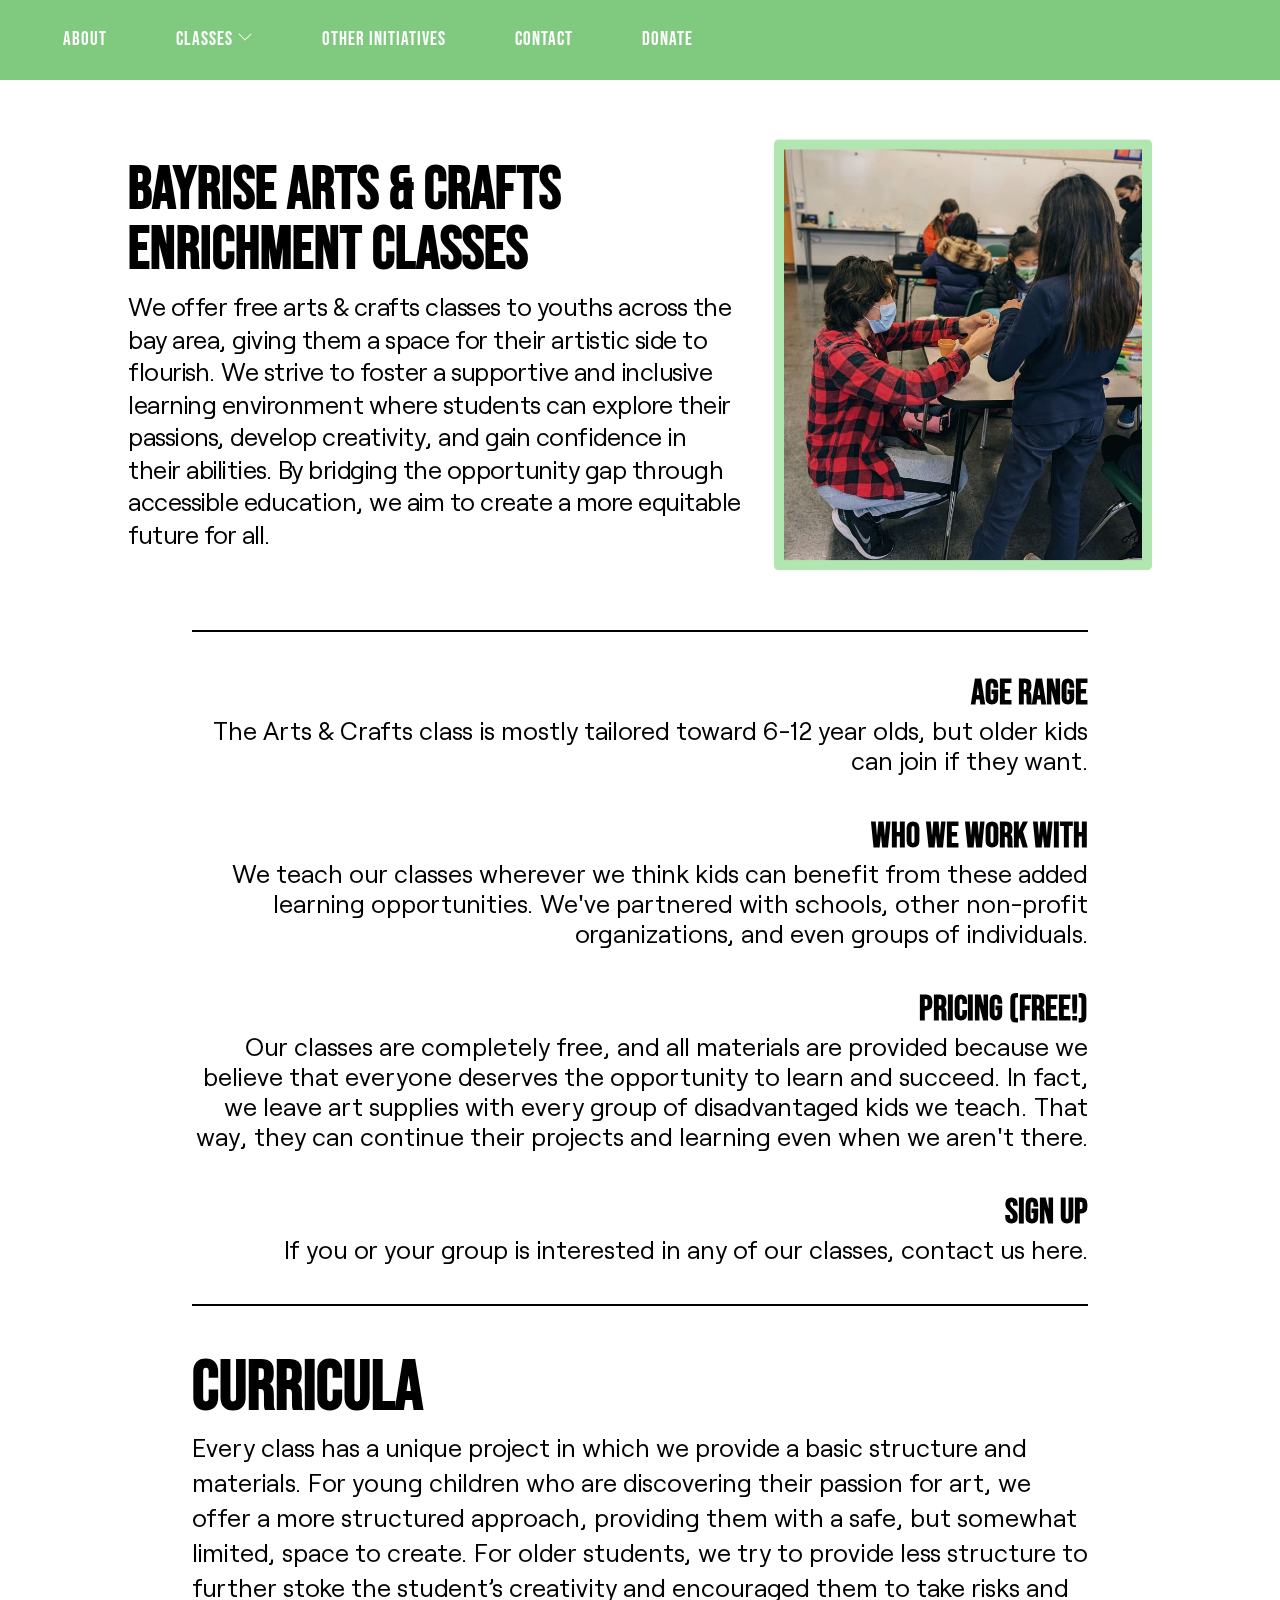
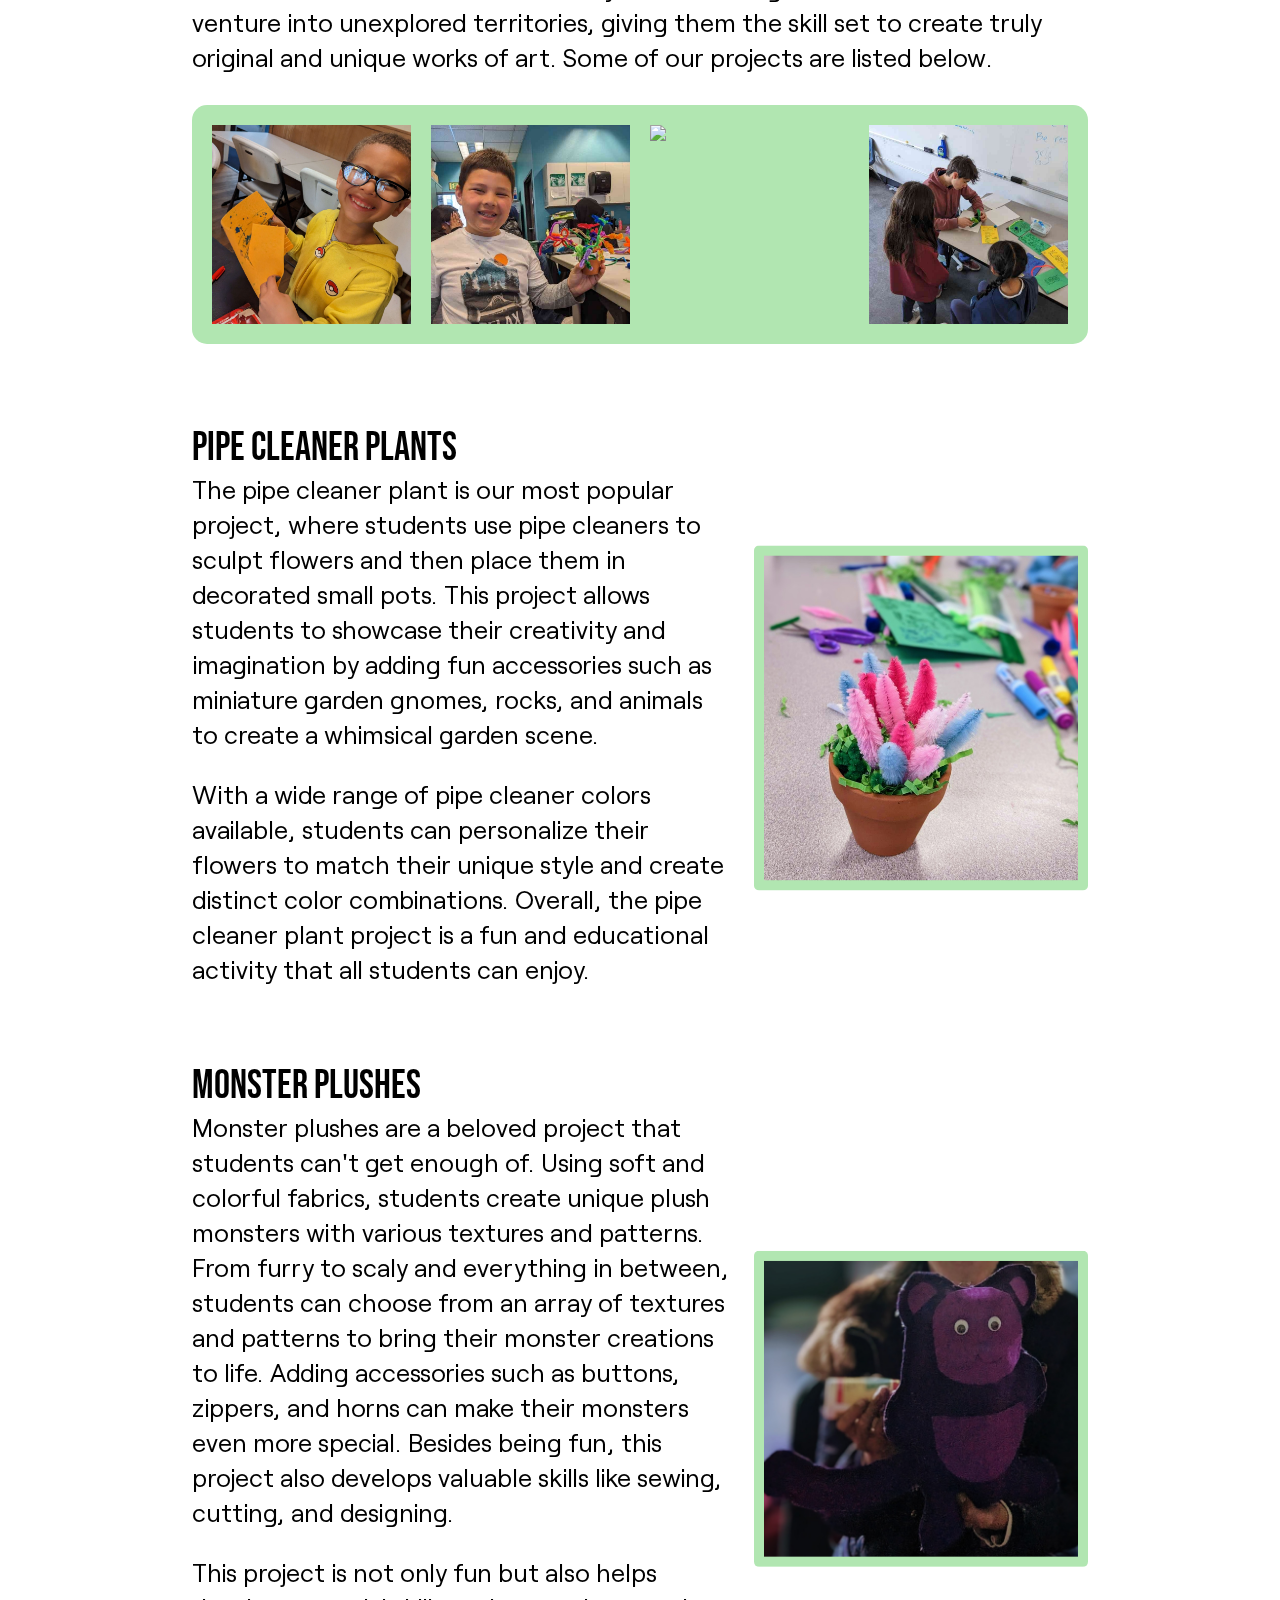
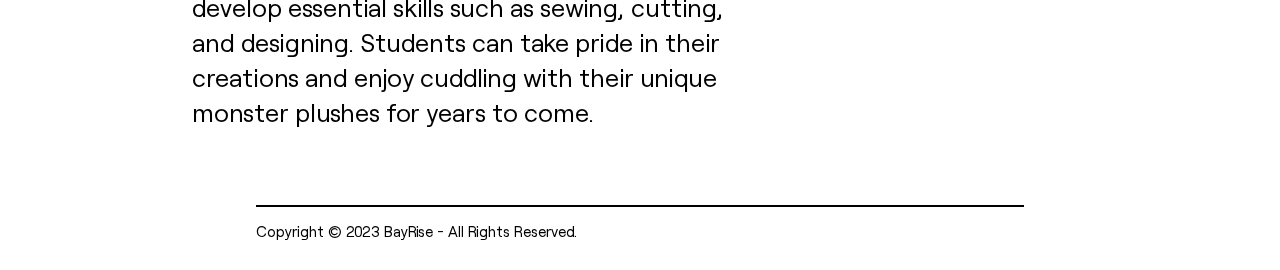
==== artsandcrafts.html @ 099d9056 "asdf" ====
<!DOCTYPE html>
<html lang="en">
<head>
    <meta charset="UTF-8">
    <meta http-equiv="X-UA-Compatible" content="IE=edge">
    <meta name="viewport" content="width=device-width, initial-scale=1.0">
    <title>BayRise | Arts & Crafts Classes</title>
    <link href="navbar.css" rel="stylesheet" type="text/css" />
    <link href="projectstyles.css" rel="stylesheet" type="text/css" />
    
    <script src="https://ajax.googleapis.com/ajax/libs/jquery/3.6.0/jquery.min.js"></script>
    <script src="projectscripts.js"></script>
    <script src="scripts.js"></script>
    <script src="dropdown.js"></script>
    <link rel="icon" type="image/png" href="img/brlogo.png">
</head>
<body>
    <nav class="navbar" id ="navbar">
        
        
        <div class = "otherlinks">
            <a href= "/" class = "selected navlink link">About</a>
            <div class="dropdown"><a id ="dropclicker" class = "navlink link">Classes <svg class="dropicon" xmlns="http://www.w3.org/2000/svg" width="16" height="16" fill="currentColor" class="bi bi-chevron-down" viewBox="0 0 16 16">
                <path fill-rule="evenodd" d="M1.646 4.646a.5.5 0 0 1 .708 0L8 10.293l5.646-5.647a.5.5 0 0 1 .708.708l-6 6a.5.5 0 0 1-.708 0l-6-6a.5.5 0 0 1 0-.708z"/>
              </svg></a>
                <div class = "dropdowncontent">
                    <a href="/computerscience" class="hoverlink">Computer Science Classes</a>
                    <a href="/artsandcrafts" class="hoverlink">Arts & Crafts Classes</a>
                    <a href="/comingsoon" class="hoverlink">Physics Classes</a>
                </div>
            </div>
            <a href ="/otherinitiatives" class="navlink link">Other Initiatives</a>
            <a href= "/contact" class = "navlink link">Contact</a>
            <a href= "/comingsoon" class = "navlink link">Donate</a>
            
        </div>
        <div class="burgerwrapper">
            <div class="hamburger" id="hamburger-1">
                <span class="line"></span>
                <span class="line"></span>
                <span class="line"></span>
            </div>
        </div>
    </nav>
    <div id="hiddennavbar">
        <div class="hiddenlinkwrapper">
        <a href= "/" class = "hiddenlink link selected">About</a>
        <a id="drophidden" class = "hiddenlink link">Classes <svg class="dropicon" xmlns="http://www.w3.org/2000/svg" width="16" height="16" fill="currentColor" class="bi bi-chevron-down" viewBox="0 0 16 16">
            <path fill-rule="evenodd" d="M1.646 4.646a.5.5 0 0 1 .708 0L8 10.293l5.646-5.647a.5.5 0 0 1 .708.708l-6 6a.5.5 0 0 1-.708 0l-6-6a.5.5 0 0 1 0-.708z"/>
          </svg></a>
        <div class="hiddendropdown">
            <a class="linkdrop link" href ="/computerscience">Computer Science Classes</a>
            <a class="linkdrop link" href ="/artsandcrafts">Arts & Crafts Classes</a>
            <a class="linkdrop link" href ="/comingsoon">Physics Classes</a>
        </div>
        <a href= "/otherinitiatives" class = "hiddenlink link">Other Initiatives</a>
        <a href= "/contact" class = "hiddenlink link">Contact</a>
        <a href= "/comingsoon" class = "hiddenlink link">Donate</a>
        </div>
    </div>

    <div class="enrichmentcontainer">
        <div class="firstcontainer">
            <div class="enrichmentbox">
                <h1 class="enrichmenttitle">BayRise Arts & Crafts Enrichment Classes</h1>
                <p class="enrichmentparagraph">We offer free arts & crafts classes to youths across the bay area, giving them a space for their artistic side to flourish. We strive to foster a supportive and inclusive learning environment where students can explore their passions, develop creativity, and gain confidence in their abilities. By bridging the opportunity gap through accessible education, we aim to create a more equitable future for all.</p>  
            </div>
            <img class="enrichmentimg" src="img/kaidenart.jpg">
        </div>
        

    
        <div class="codingcontainer">
            <h1 class="codinginfohead">Age Range</h1>
            <p class="codinginfopar">The Arts & Crafts class is mostly tailored toward 6-12 year olds, but older kids can join if they want.</p>
            <h1 class="codinginfohead">Who we work with</h1>
            <p class="codinginfopar">We teach our classes wherever we think kids can benefit from these added learning opportunities. We've partnered with schools, other non-profit organizations, and even groups of individuals.</p>
            <h1 class="codinginfohead">Pricing (Free!)</h1>
            <p class="codinginfopar">Our classes are completely free, and all materials are provided because we believe that everyone deserves the opportunity to learn and succeed. In fact, we leave art supplies with every group of disadvantaged kids we teach. That way, they can continue their projects and learning even when we aren't there.</p>
            <h1 class="codinginfohead">Sign Up</h1>
            <p class="codinginfopar">If you or your group is interested in any of our classes, contact us here.</p>
        </div>
        <div class="leftcodingcontainer">
            <h1 class="codinginfoheadleft">Curricula</h1>
            <p class="codinginfoparleft">Every class has a unique project in which we provide a basic structure and materials. For young children who are discovering their passion for art, we offer a more structured approach, providing them with a safe, but somewhat limited, space to create. For older students, we try to provide less structure to further stoke the student’s creativity and encouraged them to take risks and venture into unexplored territories, giving them the skill set to create truly original and unique works of art. Some of our projects are listed below. </p> 
            <div class="scratchimagecontainer">
                <img class="meteachingimage imageinside" src="img/kidhappiercrop.jpg"><img class="scratchimage imageinside" src="img/kidhappycrop.jpg"><img class="babycodeimage imageinside" src="img/kaidengroupcrop.jpg"><img class="babyscreenshot imageinside" src="img/jaspergroupcrop.jpg">
            </div>
            <div class="flowercontainer">
            <p class="codinginfosmallhead">Pipe Cleaner Plants</p>
            <p class="flower codinginfoparleft">The pipe cleaner plant is our most popular project, where students use pipe cleaners to sculpt flowers and then place them in decorated small pots. This project allows students to showcase their creativity and imagination by adding fun accessories such as miniature garden gnomes, rocks, and animals to create a whimsical garden scene.</p>
            <img class="flowerimg" src="img/flower.jpg">
            <p class="flower codinginfoparleft">With a wide range of pipe cleaner colors available, students can personalize their flowers to match their unique style and create distinct color combinations. Overall, the pipe cleaner plant project is a fun and educational activity that all students can enjoy.</p>
            </div>
            <div class="flowercontainer">
                <p class="codinginfosmallhead">Monster Plushes</p>
                <p class="flower codinginfoparleft">Monster plushes are a beloved project that students can't get enough of. Using soft and colorful fabrics, students create unique plush monsters with various textures and patterns. From furry to scaly and everything in between, students can choose from an array of textures and patterns to bring their monster creations to life. Adding accessories such as buttons, zippers, and horns can make their monsters even more special. Besides being fun, this project also develops valuable skills like sewing, cutting, and designing.</p>
                <img class="flowerimg" src="img/monsterplush.jpg">
                <p class="flower codinginfoparleft">This project is not only fun but also helps develop essential skills such as sewing, cutting, and designing. Students can take pride in their creations and enjoy cuddling with their unique monster plushes for years to come.</p>
                </div>
        </div>
        
    </div>
    <div class="footer">
        <p class="copyright">Copyright © 2023 BayRise - All Rights Reserved.</p>
    </div>
</body>
</html>
---- navbar.css ----
.navbar {
    
    z-index:1000;
    position: sticky;
    top:0;
    width: 100%;
    height: 80px;
    display: block;
    background: rgba(0,0,0,0.6);
    line-height: 80px;
  }
  
  .navlink {
    transition: all .2s;
    color: white;
    vertical-align: middle;
    text-decoration: none;
    margin-left: 20px;
    margin-right: 20px;
    font-size: 1.2em;
    letter-spacing: 1px;
    padding: 10px 13px;
    
  }
  
  .link {
    position: relative;
  }
  
  
  .otherlinks {
    padding:0;
    margin:0;
    left:30px;
    display: inline-block;
    position: absolute;
  }

  
  .navlink:hover {
    color: #8EB897;
  }

  .burgerwrapper {
    position: relative;
    float: left;
    margin-left: min(5.3vw, 40px);
    height: 80px;
  }

  .hamburger {
    z-index:1000;
    display: none;
    vertical-align: middle;
  }
  
  .hamburger:hover {
    cursor: pointer;
  }
  
  .hamburger .line {
    width: 30px;
    height: 2px;
    background-color: #ffffff;
    display: block;
    margin: 8px auto;
    -webkit-transition: all 0.3s ease-in-out;
    -o-transition: all 0.3s ease-in-out;
    transition: all 0.3s ease-in-out;
  }

  #hamburger-1.is-active .line:nth-child(2) {
    opacity: 0;
  }
  
  #hamburger-1.is-active .line:nth-child(1) {
    -webkit-transform: translateY(10px) rotate(45deg);
    -ms-transform: translateY(10px) rotate(45deg);
    -o-transform: translateY(10px) rotate(45deg);
    transform: translateY(10px) rotate(45deg);
  }
  
  #hamburger-1.is-active .line:nth-child(3) {
    -webkit-transform: translateY(-10px) rotate(-45deg);
    -ms-transform: translateY(-10px) rotate(-45deg);
    -o-transform: translateY(-10px) rotate(-45deg);
    transform: translateY(-10px) rotate(-45deg);
  }

  #hiddennavbar {
    opacity: 0;
    display: block;
    z-index: -10;
    height: 100vh;
    width: 100vw;
    position: fixed;
    text-align: center;
    top: 0;
    left: 0;
    background-color: #000000;
    overflow-y: scroll;
  }

  .hiddenlinkwrapper {
    width: 200px;
  
    display: block;
    top: 50vh;
  
    position: absolute;
    left: 50%;
    text-align: center;
    transform: translateX(-50%) translateY(-50%);
  }

  .hiddenlink {
    font-size: 2em;
    text-decoration: none;
    display: block;
    padding-top:10px;
    padding-bottom:10px;
    color: rgb(255, 255, 255);
    margin-top: 25px;
    text-align: center;
    margin-bottom: 25px;
    transition: 0.2s;
  }

  .hiddenlink:hover{
    color:#8EB897;
  }

  

  .dropdown{
    display: inline-block;
    padding:0;
    margin:0;
    
  }

  .dropicon{
    transition: transform .2s;
  }

  .dropdowncontent{
    display: none;
    position: absolute;
    left:125px;
    top:80px;
    padding:20px;
    padding-top:0px;
    background-color: rgba(0, 0, 0, 0.6);
}

.linkdrop{
    font-size: 2em;
    text-decoration: none;
    display: block;
    padding-top:10px;
    padding-bottom:10px;
    color: rgb(255, 255, 255);
    margin-top: 25px;
    text-align: center;
    margin-bottom: 25px;
    transition: 0.2s;
}

.linkdrop:hover{
    
    color:#8EB897;
  }

.hiddendropdown{
    display: none;
    position: absolute;
    padding:10px;
    padding-top:5px;
    padding-bottom:5px;
    z-index: 18234102341;
    background-color: #232323;
}

  .hoverlink{
    display: block;
    margin:0;
    padding:0;
    transition: all .2s;
    color: white;
    vertical-align: middle;
    text-decoration: none;
    font-size: 1.2em;
    letter-spacing: 1px;
    padding:0;
    top:0;
    line-height:1.2em;
    padding-top:25px;
    padding-bottom:25px;

    height:30px;
    
  }

  .hoverlink:first-of-type{
    padding-top:10px;
  }

  .hoverlink:hover{
    color:#8EB897;
  }



@media screen and (max-width: 800px){

    .navbar{
        background:transparent;
    }
    #navbar{
        position: fixed;
        top:0;
    }
    .hamburger {
        display: inline-block;
    }
    .otherlinks {
        display: none;
    }
    #hiddennavbar.is-active {
        z-index: 20;
        animation: slideInLeft 0.75s ease both;
        opacity: 1;
    }

    .navbar.is-active{
      background:transparent;
    }
    
    #hiddennavbar.is-removed {
        z-index: 20;
        animation: slideOutLeft 0.75s ease both;
        opacity: 1;
    }
    .htmlnav {
        overflow-y: hidden;
    }
}

@keyframes slideInLeft {
    0% {
      transform: translateX(-100vw);
    }
  
    100% {
      transform: translateX(0);
    }
  }
  
  @keyframes slideOutLeft {
    0% {
      transform: translateX(0);
    }
  
    100% {
      transform: translateX(-100vw);

    }
  }
---- projectstyles.css ----
@import url('https://fonts.googleapis.com/css2?family=Bebas+Neue&display=swap');

@import url('https://fonts.googleapis.com/css2?family=Montserrat&display=swap');

@font-face {
  font-family: roobert;
  src: url(fonts/Roobert-Regular.ttf);
}

body{
    font-family: 'Bebas Neue', cursive;
    background: white;
    margin:0;
    padding:0;
    overflow-x:hidden;
}

.navbar{
  background: rgba(0,150,0,0.5);
}


.dropdowncontent{
  background: rgba(0,150,0,0.5);
}

.titlecontainer{
    
    width:100vw;
    height:100vh;
    background-color: rgb(51, 197, 51);
    
}



.titlegradient{
    width:100%;
    height:90%;
    position: absolute;
    top:0;
    left:0;
    background-image: linear-gradient( rgba(0, 0, 0, 1),rgba(0, 0, 0, 1),rgba(0, 0, 0, 1),rgba(0, 0, 0, 1),rgba(0, 0, 0, 0));
}

.titlebox{
    width:100%;
    top:50%;
    position: relative;
    transform:translateY(-50%);
    display: inline-block;


}


.titletext{
    font-size:130px;
    color:white;
    
    background-color: transparent;
    position: relative;
    padding:0;
    margin:0;
    
    
    text-align:center;


    line-height:130px;

    display: block;

}

.titleparagraph{
    margin:0;
    padding:0;
    color:white;
    text-align:center;
    position: relative;
    display: block;
    font-size:40px;
    width:50%;
    left:50%;
    transform: translateX(-50%);
}

.enrichmentcontainer{
    width:100%;
    background-color: white;
    display: block;
    margin:0;
    padding:0;
    position: relative;
    
}

.firstcontainer{
  left:50%;
  transform: translateX(-50%);
  width: min(80%, 1120px);
  display: block;
  
  padding:0;
  margin:0;
  margin-top:80px;
  
  position: relative;
 
}


.enrichmentbox{
    display: inline-block;
    
    width: 60%;
    
    position: relative;

}



.enrichmenttitle{
    font-size:60px;
    color:black;
    position: relative;
    padding:0;
    padding:0;
    line-height:60px;
    margin:0;

    display: inline-block;
}

.enrichmentparagraph{
    color:black;
    width:100%;
    font-size:25px;
    padding:0;
    line-height:1.3em;
    letter-spacing: -0.5px;
    padding:0;
    margin:0;
    margin-top:10px;
    position: relative;
    text-align: left;
    font-family: roobert;
}

.enrichmentimg{
  position: absolute;
  right:0;
  width: 35%;
  /*border:2px solid #000000;*/
  
  padding:10px;
  background-color: rgb(177, 230, 177);
  border-radius: 5px;
  
  top:50%;
  transform: translateY(-50%);

}

.codingcontainer{
  width: min(70%, 980px);
  position: relative;
  text-align: center;
  left:50%;
  transform: translateX(-50%);
  margin-top:80px;
  border-top:2px solid #000000;
}

.codinginfohead{
  
  font-size:35px;
  text-align: right;
  margin:0;
  margin-top:40px;
  padding:0;
}

.codinginfopar{
  
  font-size:25px;
  text-align: right;
  margin:0;
  padding:0;
  font-family: roobert;
}

.leftcodingcontainer{
  width: min(70%, 980px);
  position: relative;
  left:50%;
  transform: translateX(-50%);

  margin-top:40px;
  border-top:2px solid #000000;
}

.codinginfoheadleft{
  font-size:70px;
  text-align: left;
  margin:0;
  margin-top:40px;
  padding:0;
}

.codinginfosmallhead{
  font-size:40px;
  text-align: left;
  margin:0;
  padding:0;
}

.codinginfoparleft{
  font-size:25px;
  text-align: left;
  margin:0;
  margin-bottom:30px;
  padding:0;
  font-family: roobert;
  line-height: 1.4em;
}



.scratchimagecontainer{
  left:50%;
  transform: translateX(-50%);
  width: min(70vw, 980px);
  display: grid;
  grid-template-columns: auto auto auto auto;
  justify-items: center;
  grid-column: 1;
  justify-content: space-around;
  position: relative;
  margin-top:20px;
  margin-bottom:80px;
  border-radius:15px;
  background-color: rgb(177, 230, 177);
}

.imageinside{
  padding:20px;
  width:clamp(180px,calc(17.5vw - 25px), 220px);
}


.scratchimage{
  margin:0;
  padding-right:0;
  
}



.meteachingimage{
  margin:0;
  
  
  padding-right:0;
}

.babycodeimage{
  margin:0;
  
  

  padding-right:0;
  
}

.babyscreenshot{
  margin:0;
 

 
}

.flowercontainer{
  width:100%;
  position: relative;
  display: inline-block;
  margin-bottom:50px;
}

.flower{
  width:60%;
  margin-bottom:25px;

}



.flowerimg{
  position: absolute;
  right:0;
  top:0;
  
  width: 35%;
  /*border:2px solid #000000;*/
  
  padding:10px;
  background-color: rgb(177, 230, 177);
  border-radius: 5px;
  top:50%;
  transform:translateY(-50%);


}




.footer{
  width:60%;
  display: block;
  position: relative;
  left:50%;
  transform: translate(-50%);
  border-top:2px solid #000000;
  padding-bottom:15px;

}

.copyright{
  text-align: left;
  font-family:roobert;
  font-size:15px;
  color:black;
}

.hoverlink{
  padding-bottom:0;
  padding-top:15px;
}
.dropdowncontent{
  padding-bottom:8px;
}

@media screen and (max-width: 1200px) {
  .enrichmentimg{
    width: 70%;
    position: relative;
    left:50%;
    transform: translateX(-50%);
    margin-top:50px;
  }

  .scratchimagecontainer{
    width: 500px;
    display: grid;
    grid-template-columns: auto auto;
    justify-items: center;
    grid-column: 1;
    justify-content: space-around;
    
  }

  .imageinside{
    width:200px;
    padding-top:10px;
    padding-bottom:10px;
  }

  



  .enrichmentbox{
    left:50%;
    width: 90%;
    transform: translateX(-50%);
  }

  .flowerimg{
    position: relative;
    width:min(500px,70%);
    top:0;
    left:50%;

    bottom:0;
    transform: translateY(0) translateX(-50%);
    margin-bottom:15px;
  }

  .flower{
    
    width:100%;
  }


}

@media screen and (max-width: 800px){

  .enrichmentbox{
    margin-top:50px;
  }

  .navbar{
    background: rgba(0,150,0,0.5);
  }
 


}

@media screen and (max-width:713px) {
  .enrichmenttitle{
    font-size:40px;
    line-height:1.1em;
  }
  .enrichmentparagraph{
    font-size:23px;
  }

  .codingcontainer{
    width: 85%;
  }
  .leftcodingcontainer{
    width: 85%;
    margin-top:40px;
  }

  .codinginfoheadleft{
    font-size:60px;

  }
  .codinginfosmallhead{
    font-size:35px;

  }

  .codinginfoparleft{
    font-size:22px;

    margin-bottom:20px;

    line-height: 1.4em;
  }

  .codinginfohead{
  
    font-size:35px;

  }
  
  .codinginfopar{
    
    font-size:22px;
    text-align: right;
    line-height: 1.4em;
    margin:0;
    padding:0;
    font-family: roobert;
  }

  .footer{
    width:90%;
  }

  .firstcontainer{
    width:90%;
  }



}

@media screen and (max-width:550px) {
  .scratchimagecontainer{
    width: 400px;
    display: grid;
    grid-template-columns: auto auto;
    justify-items: center;
    grid-column: 1;
    justify-content: space-around;
    margin-bottom:30px;
  }

  .imageinside{
    width:170px;
    
  }
}

@media screen and (max-width:420px){
  .scratchimagecontainer{
    width: 310px;
    display: grid;
    grid-template-columns: auto auto;
    justify-items: center;
    grid-column: 1;
    justify-content: space-around;
    padding:20px;
    
  }

  .imageinside{
    width:150px;
    padding:0;
  }
  .scratchimage{
    display: none;
  }

  .babyscreenshot{
    display: none;
  }
}
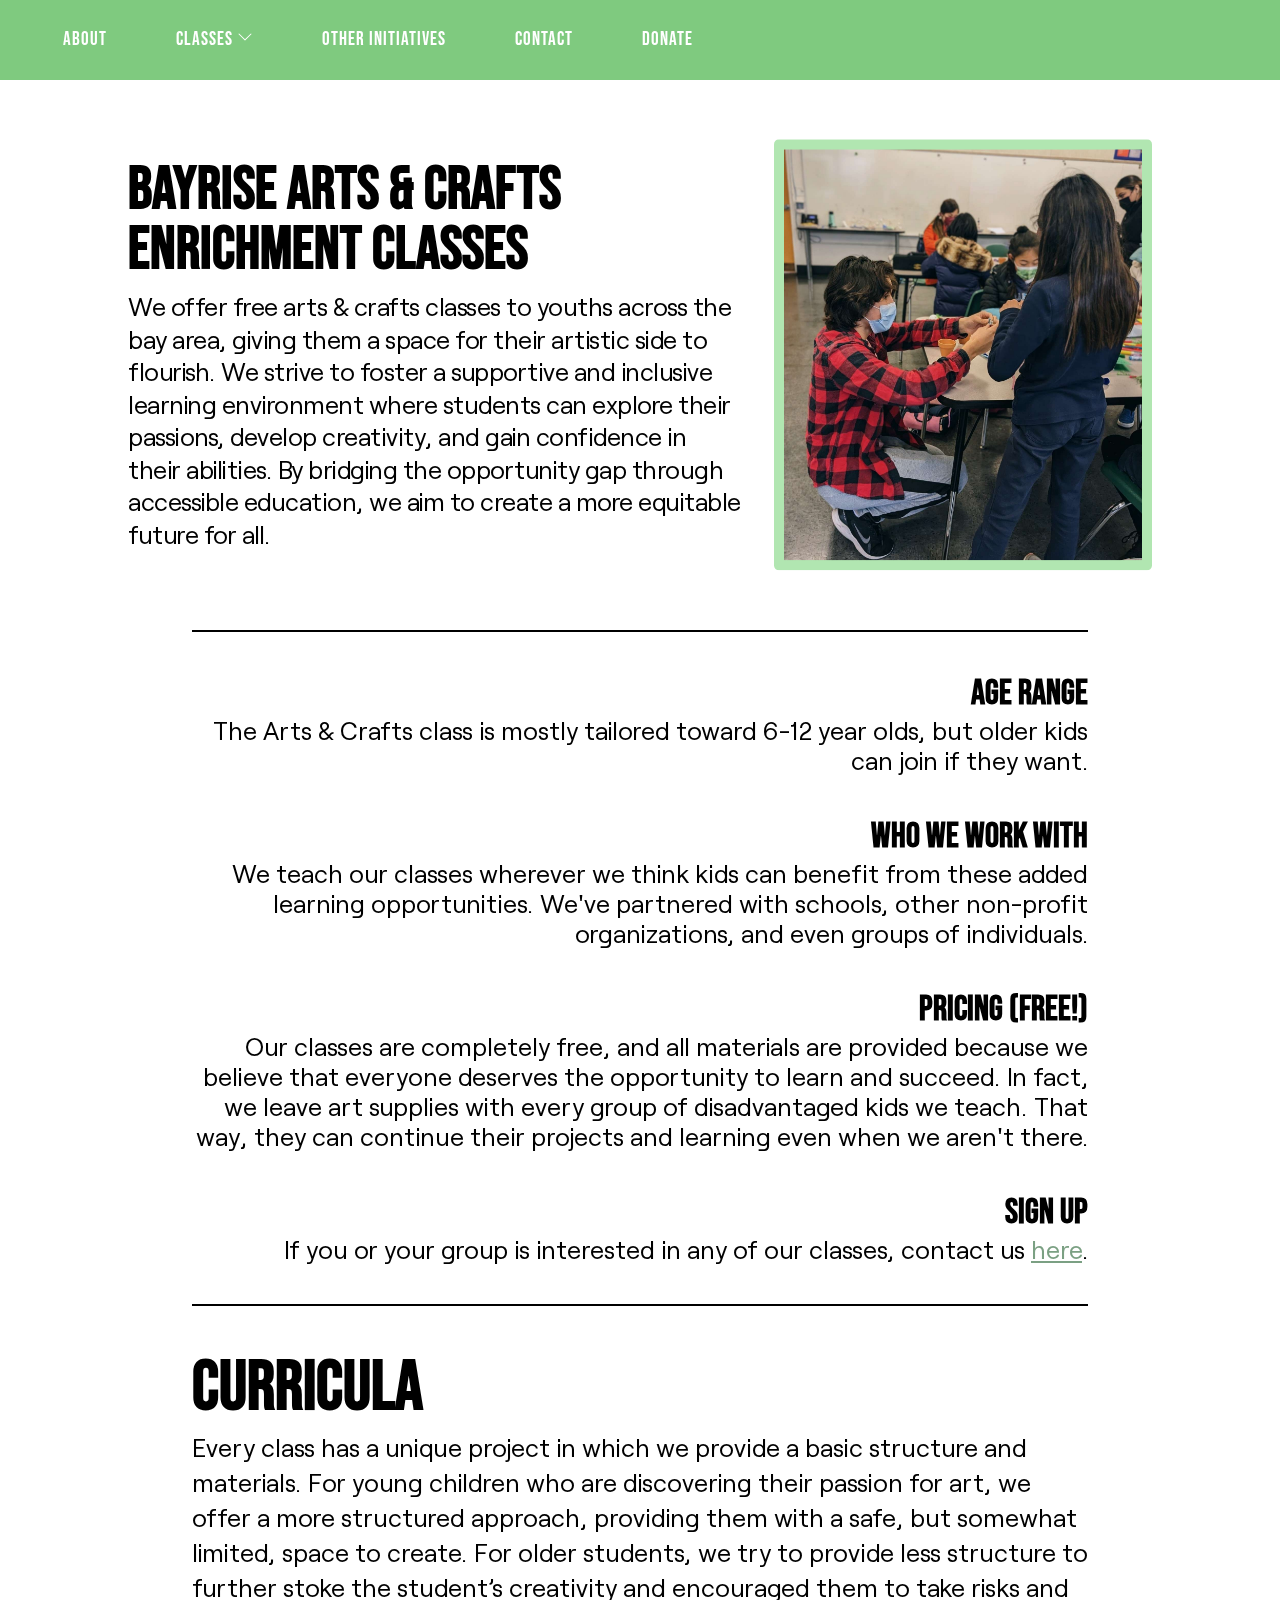
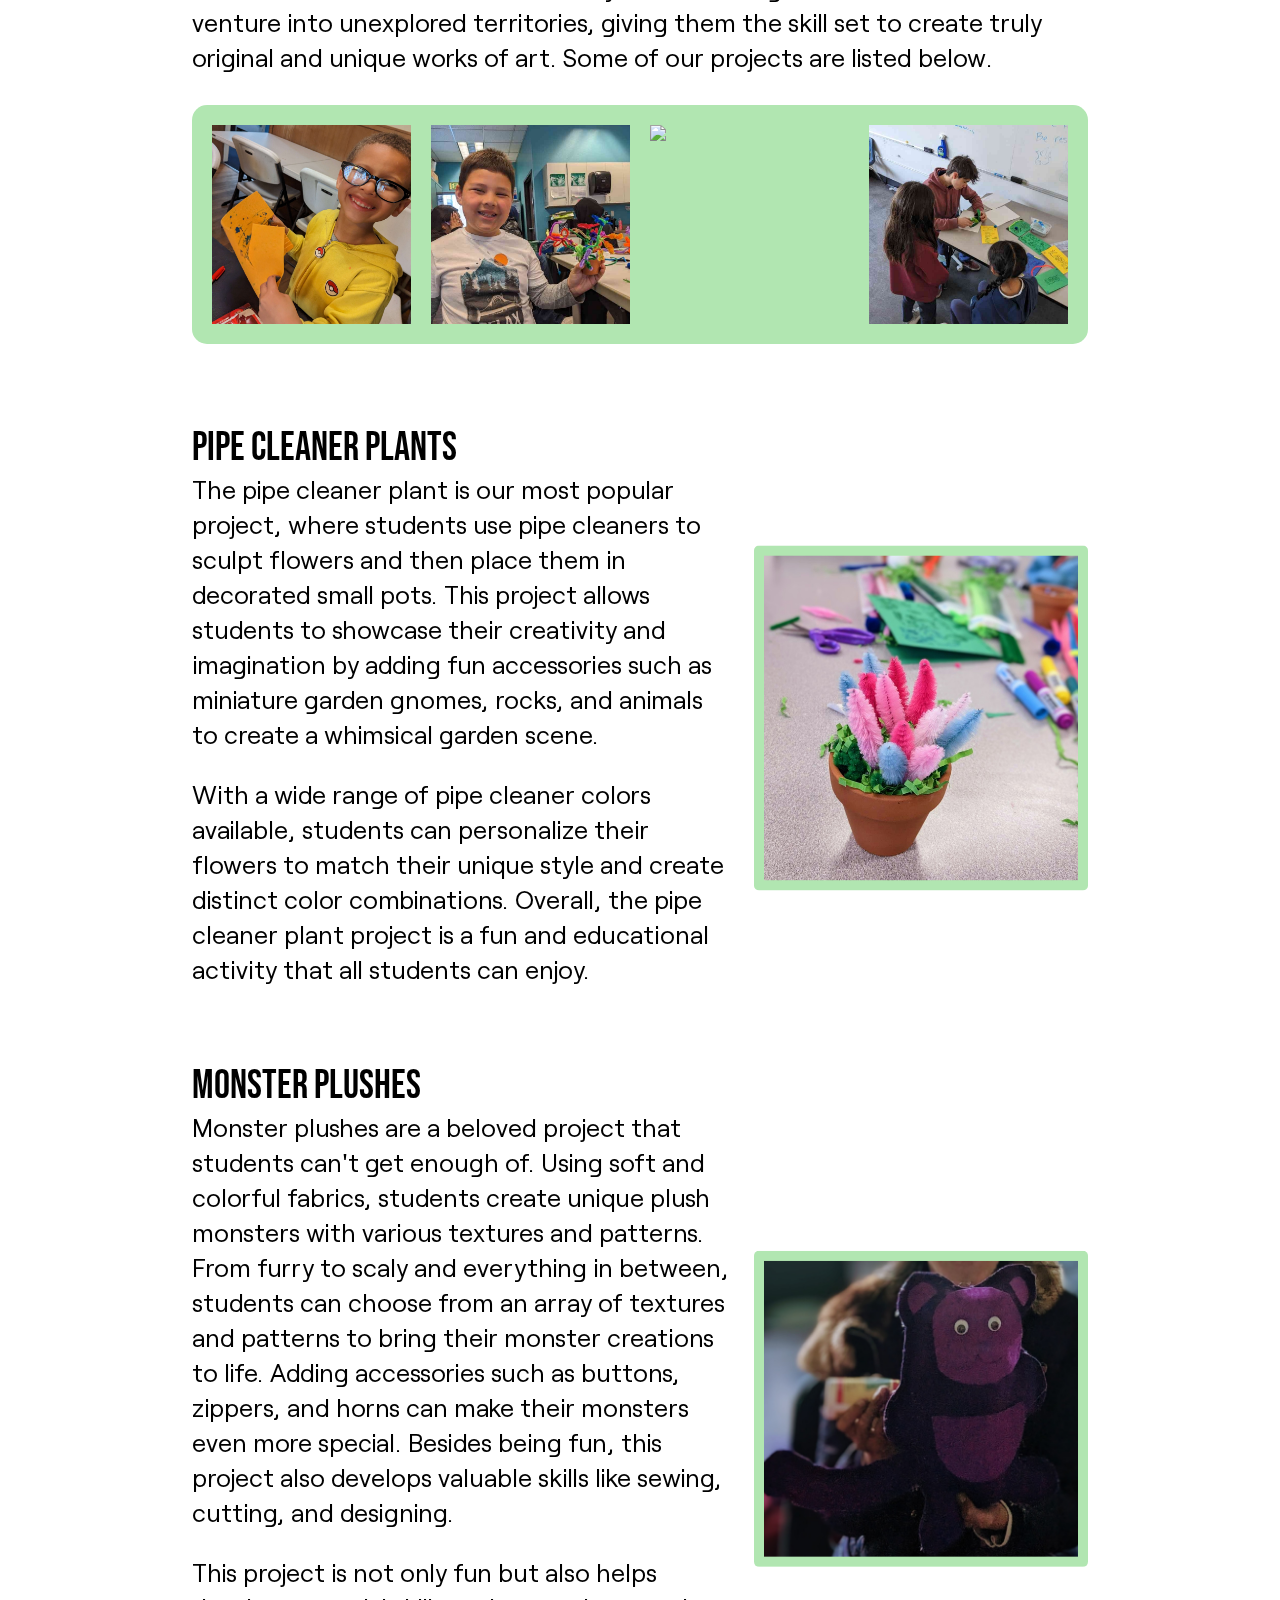
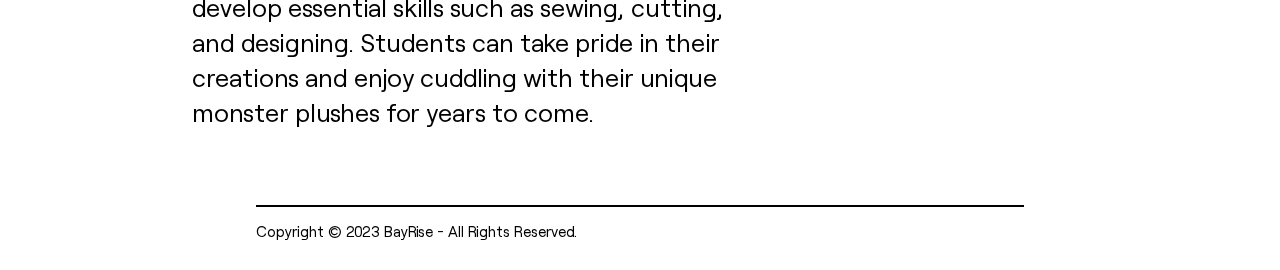
==== commit 7d3ca6ef: "asdf" ====
--- a/artsandcrafts.html
+++ b/artsandcrafts.html
@@ -78,7 +78,7 @@
             <h1 class="codinginfohead">Pricing (Free!)</h1>
             <p class="codinginfopar">Our classes are completely free, and all materials are provided because we believe that everyone deserves the opportunity to learn and succeed. In fact, we leave art supplies with every group of disadvantaged kids we teach. That way, they can continue their projects and learning even when we aren't there.</p>
             <h1 class="codinginfohead">Sign Up</h1>
-            <p class="codinginfopar">If you or your group is interested in any of our classes, contact us here.</p>
+            <p class="codinginfopar">If you or your group is interested in any of our classes, contact us <a class="otherpage" href="/contact">here</a>.</p>
         </div>
         <div class="leftcodingcontainer">
             <h1 class="codinginfoheadleft">Curricula</h1>
--- a/projectstyles.css
+++ b/projectstyles.css
@@ -295,7 +295,10 @@
 
 }
 
-
+.otherpage{
+  text-decoration: underline;
+  color:#7ba083;
+}
 
 .flowerimg{
   position: absolute;
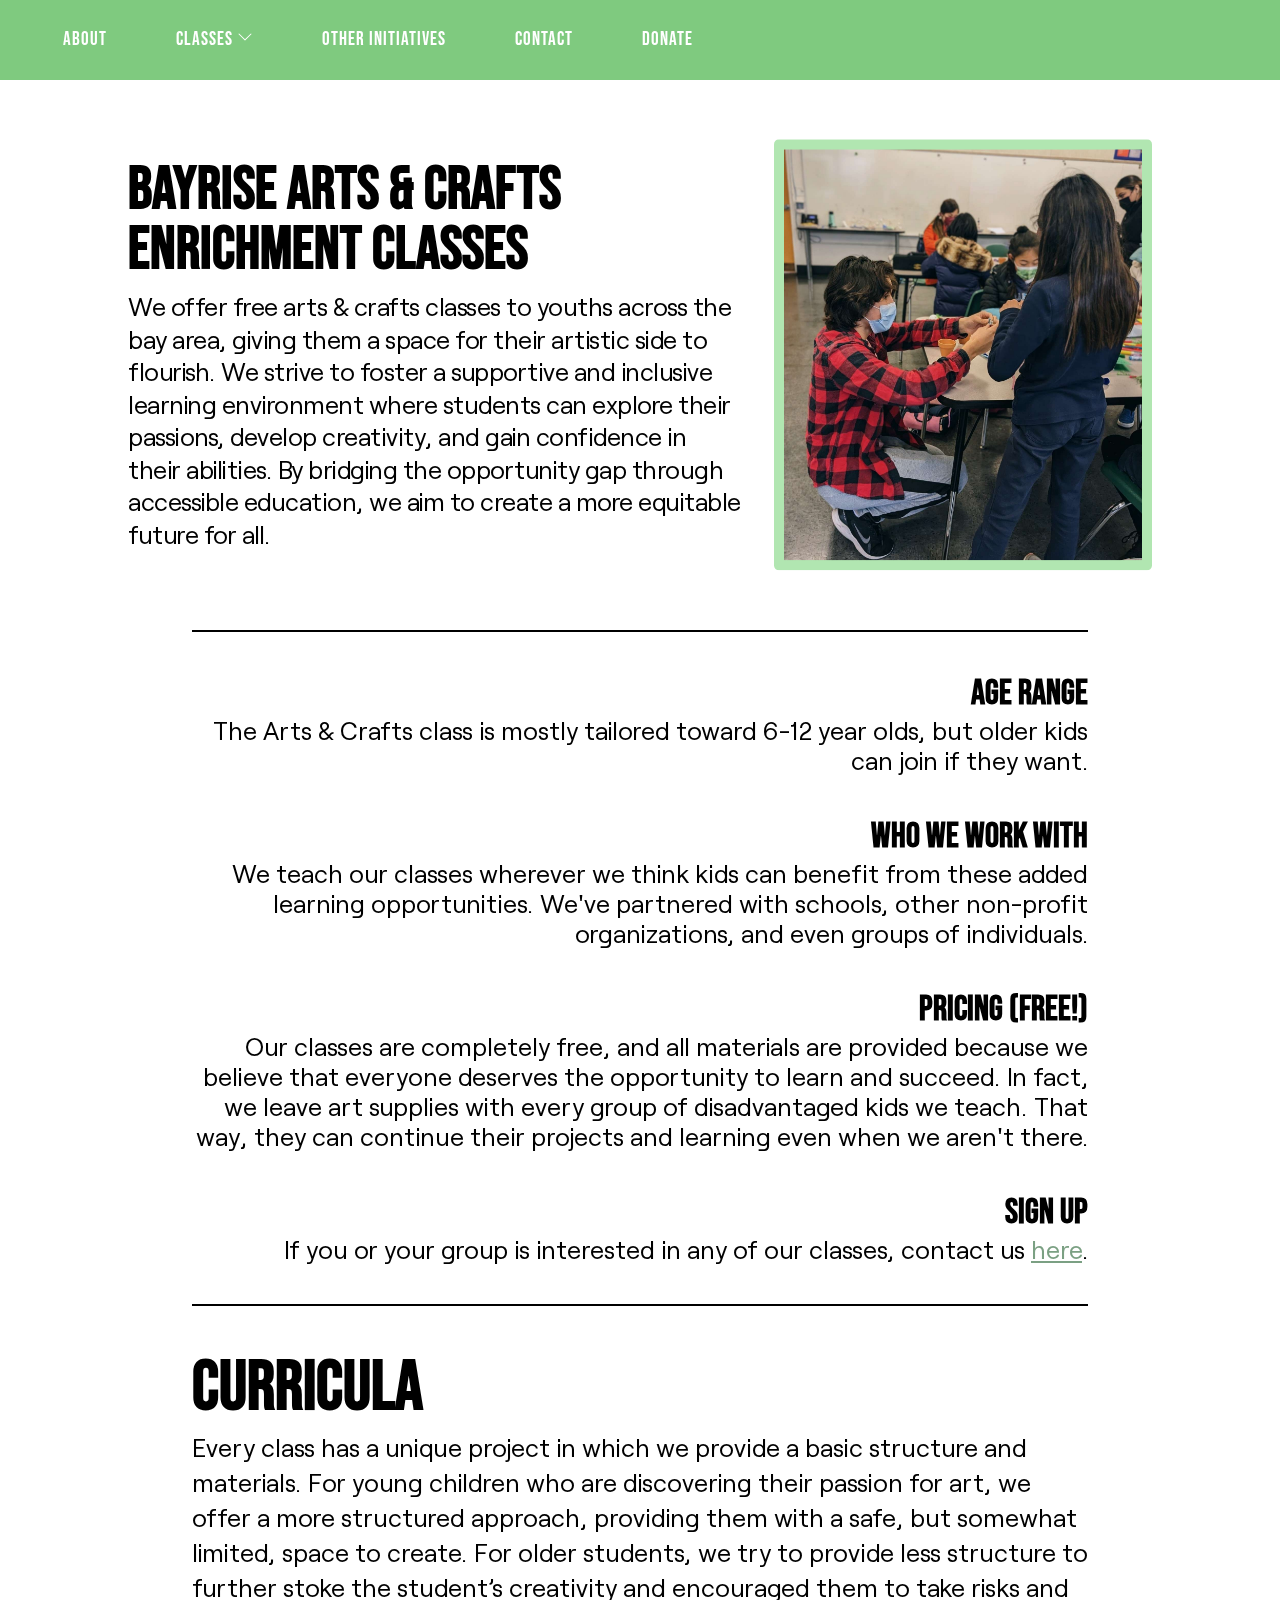
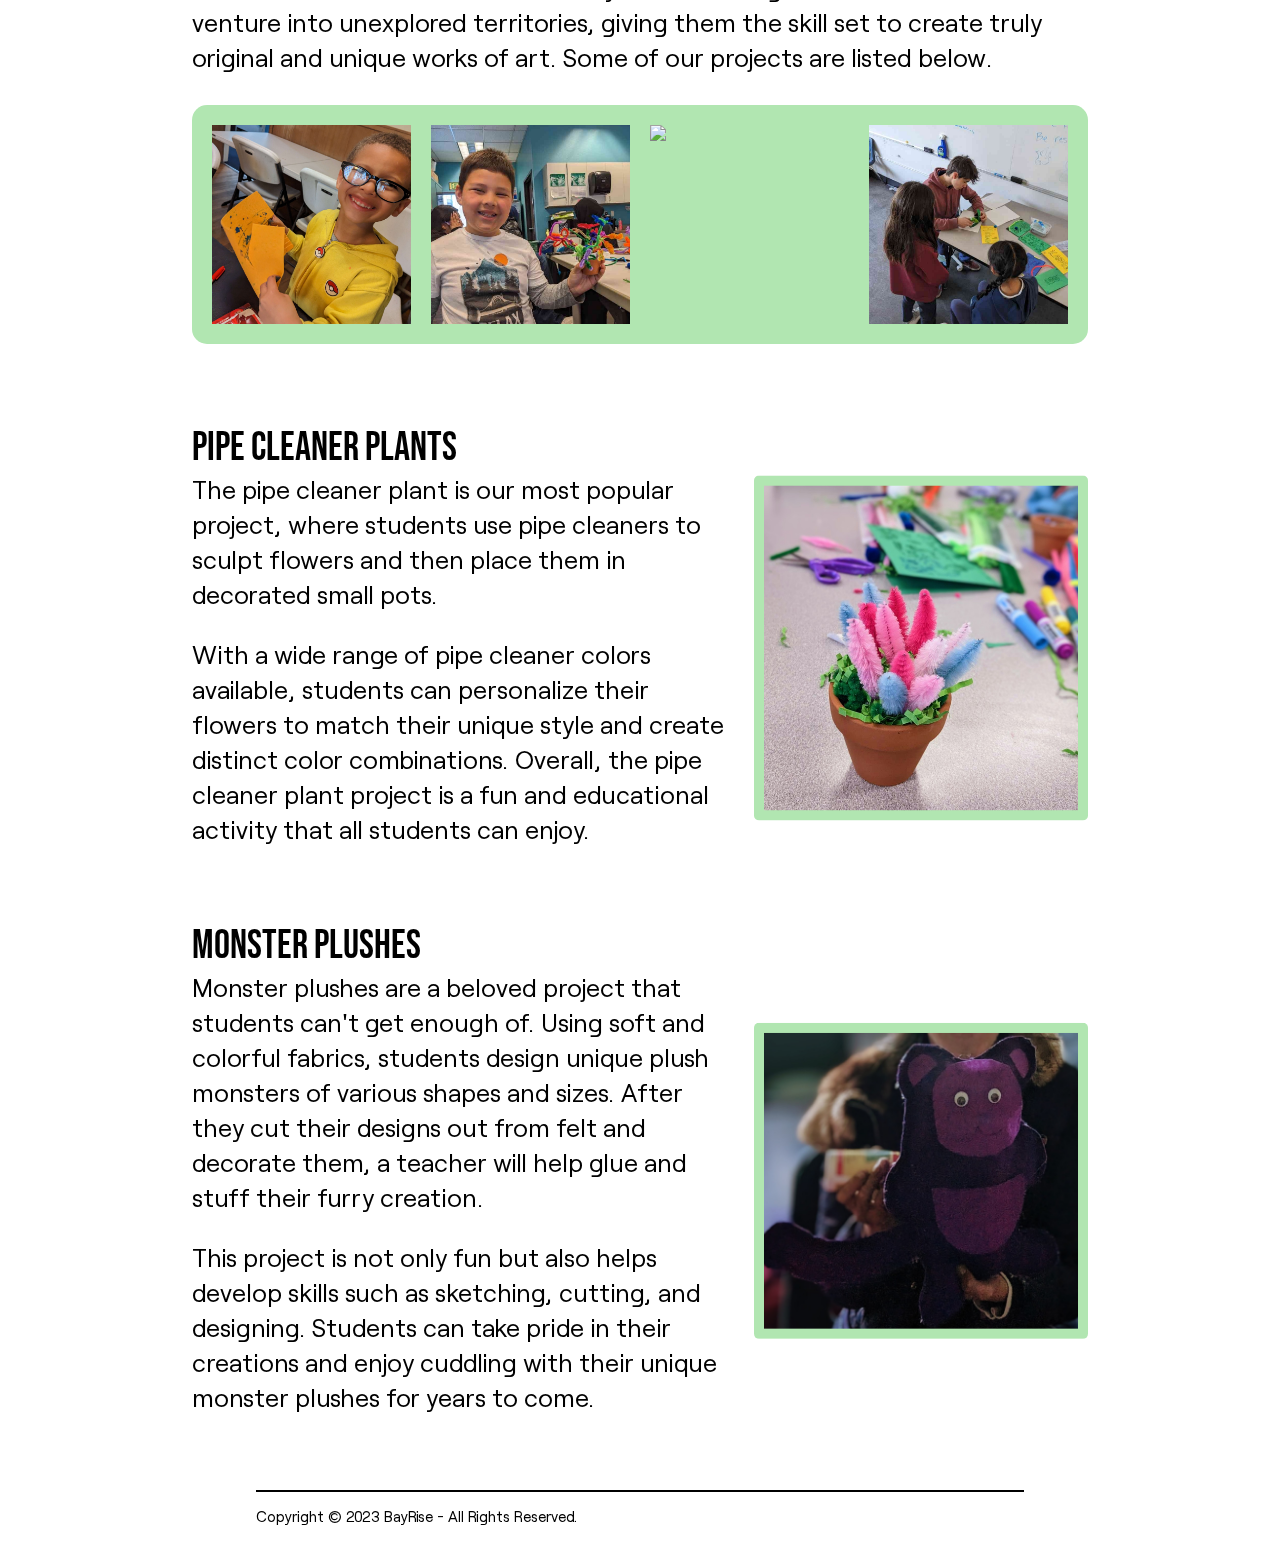
==== commit e241e287: "asdf" ====
--- a/artsandcrafts.html
+++ b/artsandcrafts.html
@@ -31,7 +31,7 @@
             </div>
             <a href ="/otherinitiatives" class="navlink link">Other Initiatives</a>
             <a href= "/contact" class = "navlink link">Contact</a>
-            <a href= "/comingsoon" class = "navlink link">Donate</a>
+            <a href= "https://www.gofundme.com/f/317wlbytm0" class = "navlink link">Donate</a>
             
         </div>
         <div class="burgerwrapper">
@@ -55,7 +55,7 @@
         </div>
         <a href= "/otherinitiatives" class = "hiddenlink link">Other Initiatives</a>
         <a href= "/contact" class = "hiddenlink link">Contact</a>
-        <a href= "/comingsoon" class = "hiddenlink link">Donate</a>
+        <a href= "https://www.gofundme.com/f/317wlbytm0" class = "hiddenlink link">Donate</a>
         </div>
     </div>
 
@@ -88,15 +88,15 @@
             </div>
             <div class="flowercontainer">
             <p class="codinginfosmallhead">Pipe Cleaner Plants</p>
-            <p class="flower codinginfoparleft">The pipe cleaner plant is our most popular project, where students use pipe cleaners to sculpt flowers and then place them in decorated small pots. This project allows students to showcase their creativity and imagination by adding fun accessories such as miniature garden gnomes, rocks, and animals to create a whimsical garden scene.</p>
+            <p class="flower codinginfoparleft">The pipe cleaner plant is our most popular project, where students use pipe cleaners to sculpt flowers and then place them in decorated small pots.</p>
             <img class="flowerimg" src="img/flower.jpg">
             <p class="flower codinginfoparleft">With a wide range of pipe cleaner colors available, students can personalize their flowers to match their unique style and create distinct color combinations. Overall, the pipe cleaner plant project is a fun and educational activity that all students can enjoy.</p>
             </div>
             <div class="flowercontainer">
                 <p class="codinginfosmallhead">Monster Plushes</p>
-                <p class="flower codinginfoparleft">Monster plushes are a beloved project that students can't get enough of. Using soft and colorful fabrics, students create unique plush monsters with various textures and patterns. From furry to scaly and everything in between, students can choose from an array of textures and patterns to bring their monster creations to life. Adding accessories such as buttons, zippers, and horns can make their monsters even more special. Besides being fun, this project also develops valuable skills like sewing, cutting, and designing.</p>
+                <p class="flower codinginfoparleft">Monster plushes are a beloved project that students can't get enough of. Using soft and colorful fabrics, students design unique plush monsters of various shapes and sizes. After they cut their designs out from felt and decorate them, a teacher will help glue and stuff their furry creation.</p>
                 <img class="flowerimg" src="img/monsterplush.jpg">
-                <p class="flower codinginfoparleft">This project is not only fun but also helps develop essential skills such as sewing, cutting, and designing. Students can take pride in their creations and enjoy cuddling with their unique monster plushes for years to come.</p>
+                <p class="flower codinginfoparleft">This project is not only fun but also helps develop skills such as sketching, cutting, and designing. Students can take pride in their creations and enjoy cuddling with their unique monster plushes for years to come.</p>
                 </div>
         </div>
         
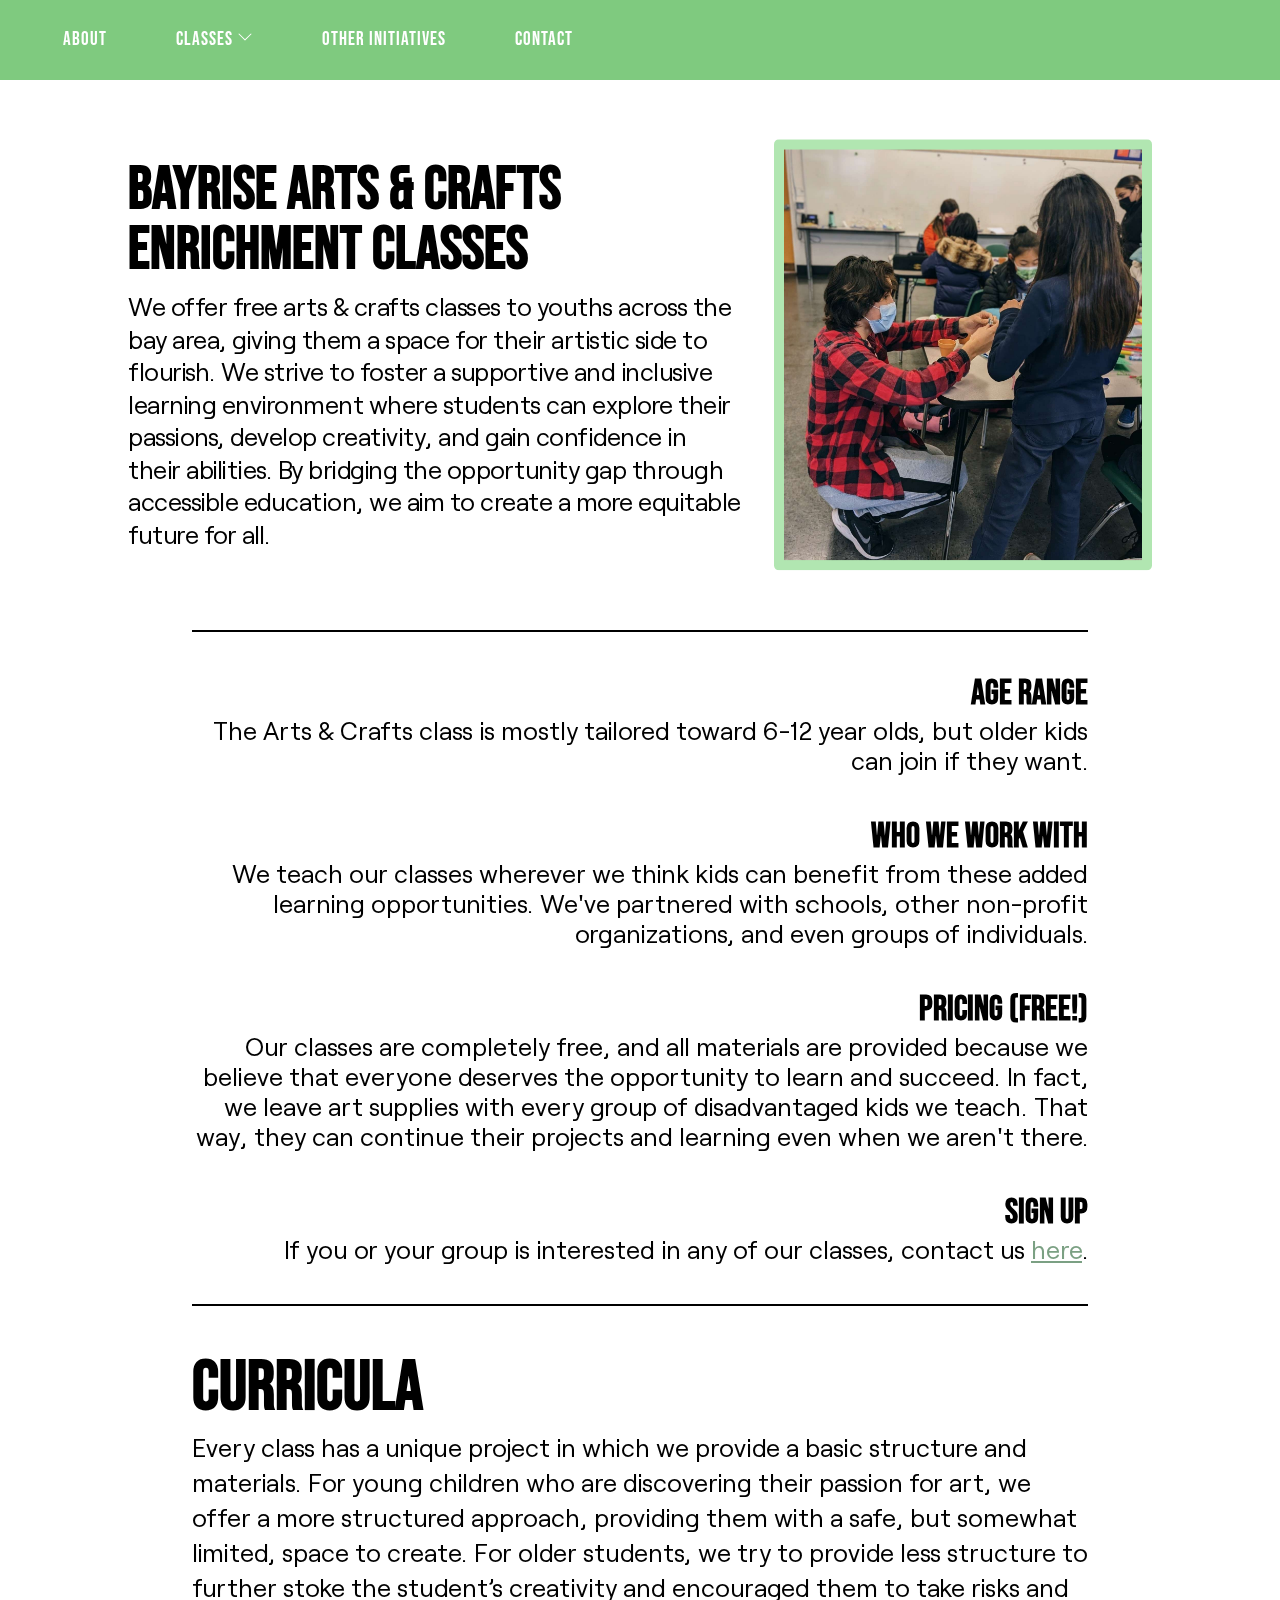
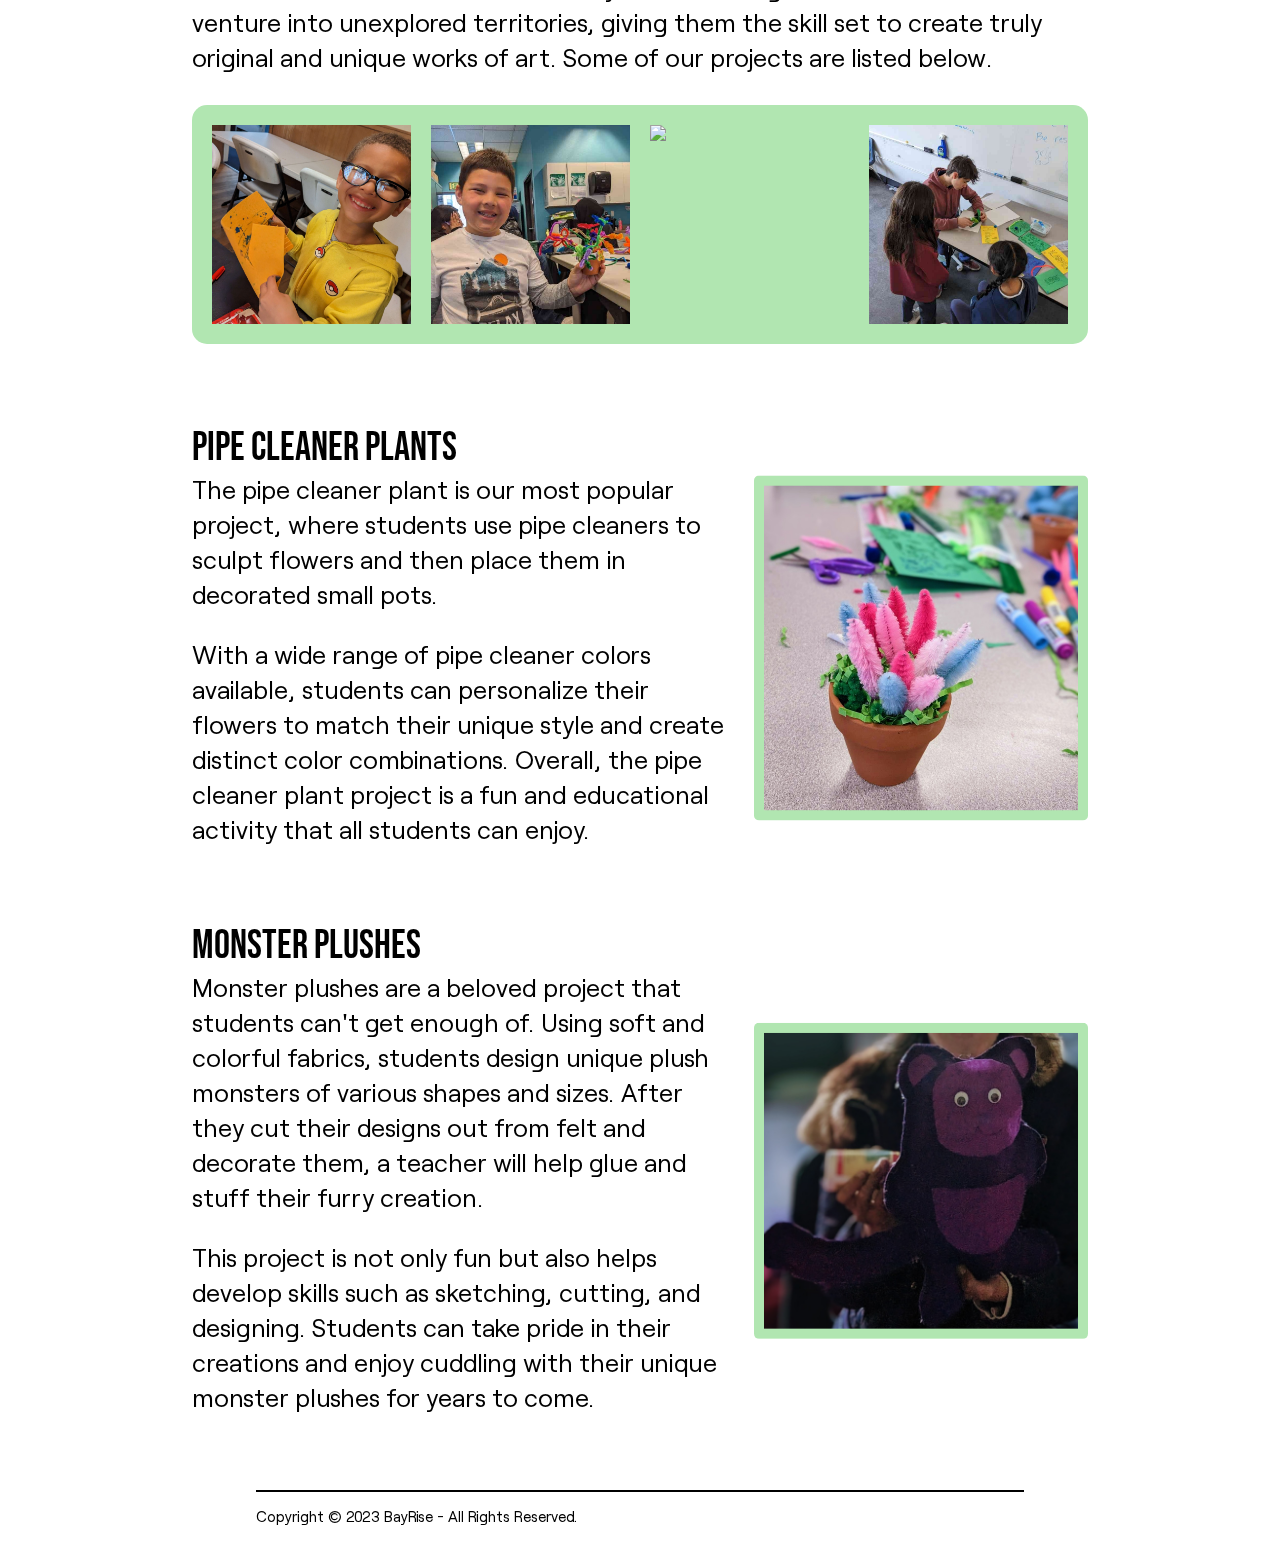
==== commit 43d09d41: "asdf" ====
--- a/artsandcrafts.html
+++ b/artsandcrafts.html
@@ -12,7 +12,7 @@
     <script src="projectscripts.js"></script>
     <script src="scripts.js"></script>
     <script src="dropdown.js"></script>
-    <link rel="icon" type="image/png" href="img/brlogo.png">
+    <link rel="icon" type="image/png" href="img/faviconfinal.png">
 </head>
 <body>
     <nav class="navbar" id ="navbar">
@@ -31,7 +31,7 @@
             </div>
             <a href ="/otherinitiatives" class="navlink link">Other Initiatives</a>
             <a href= "/contact" class = "navlink link">Contact</a>
-            <a href= "https://www.gofundme.com/f/317wlbytm0" class = "navlink link">Donate</a>
+
             
         </div>
         <div class="burgerwrapper">
@@ -55,7 +55,7 @@
         </div>
         <a href= "/otherinitiatives" class = "hiddenlink link">Other Initiatives</a>
         <a href= "/contact" class = "hiddenlink link">Contact</a>
-        <a href= "https://www.gofundme.com/f/317wlbytm0" class = "hiddenlink link">Donate</a>
+
         </div>
     </div>
 
